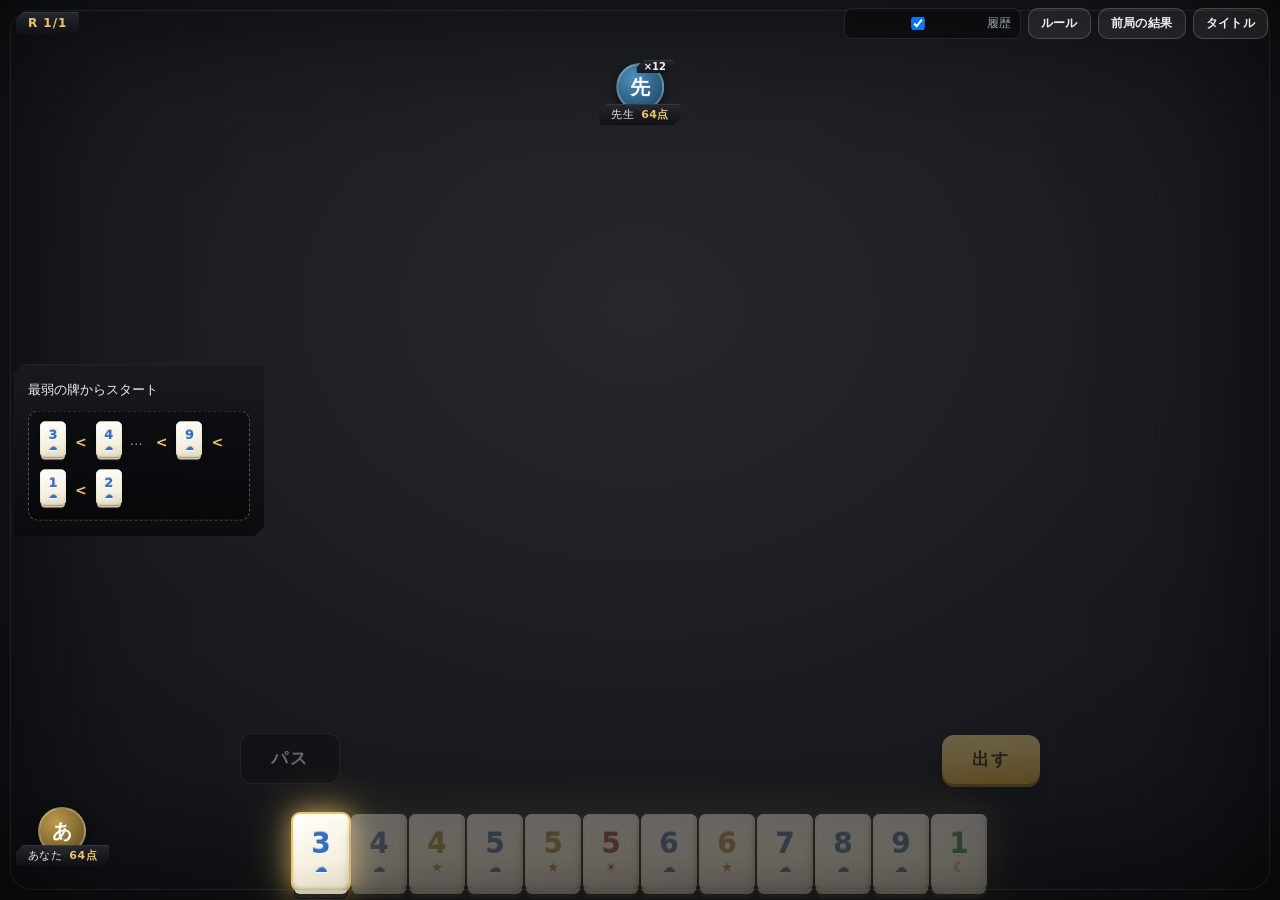
==== index.html @ 8fe2a84e "カードホバー滑らか化・設定ステッパーUI・チュートリアル左ヒント・募集席タップ招待 - カードは手元原点から拡大するだけに変更（カーソル下から逃げず、ちらつき解消）し中央寄りに配置 - 出す/パスをも" ====
<!DOCTYPE html>
<html lang="ja">
<head>
<meta charset="UTF-8">
<meta name="viewport" content="width=device-width, initial-scale=1.0, maximum-scale=1.0, user-scalable=no, viewport-fit=cover">
<title>レキシオ — オンライン対戦</title>
<link rel="stylesheet" href="style.css">
</head>
<body>
<div id="app">

  <!-- タイトル: 続きから or 対戦 -->
  <section id="screen-title" class="title-screen">
    <h1 class="logo"><span class="lx">Lex</span><span class="lx-i">i</span><span class="lx">o</span>
      <span class="neo">Neo</span></h1>
    <div class="title-actions">
      <button id="battle-btn" class="primary big">▶ 対戦する</button>
      <button id="resume-btn" class="primary alt big hidden">⏸ 続きから</button>
    </div>
    <div class="title-sub">
      <button id="tutorial-btn" class="ghost">📖 チュートリアル</button>
      <span class="join-group">
        <input id="join-code" type="text" placeholder="部屋コード" maxlength="6">
        <button id="join-room-btn" class="ghost">参加</button>
      </span>
    </div>
    <p class="hint" id="title-hint"></p>
    <details class="title-more">
      <summary>その他（ルール・診断・研究）</summary>
      <div class="title-footer">
        <button id="rules-btn-title" class="ghost small">ルール</button>
        <button id="diag-btn" class="ghost small">接続診断</button>
        <button id="export-btn" class="ghost small">牌譜をエクスポート</button>
        <label class="toggle"><input id="collect-toggle" type="checkbox" checked>
          対局データを研究用に送信</label>
      </div>
      <p class="hint" id="model-info"></p>
    </details>
  </section>

  <!-- 対戦設定 -->
  <section id="screen-setup" class="hidden">
    <div id="setup-stage">
      <h1 class="stage-title">対戦設定</h1>
      <div class="stepper-list">
        <div class="stepper-row">
          <span class="stepper-label">卓の人数</span>
          <button class="step-btn" data-k="size" data-d="-1">◀</button>
          <span class="step-value" id="val-size">3人</span>
          <button class="step-btn" data-k="size" data-d="1">▶</button>
        </div>
        <div class="stepper-row">
          <span class="stepper-label">AIの席数</span>
          <button class="step-btn" data-k="ai" data-d="-1">◀</button>
          <span class="step-value" id="val-ai">0人</span>
          <button class="step-btn" data-k="ai" data-d="1">▶</button>
        </div>
        <div class="stepper-row" id="row-rule">
          <span class="stepper-label">ルール</span>
          <button class="step-btn" data-k="rule" data-d="-1">◀</button>
          <span class="step-value" id="val-rule">クラシック</span>
          <button class="step-btn" data-k="rule" data-d="1">▶</button>
        </div>
        <div class="stepper-row">
          <span class="stepper-label">ラウンド数</span>
          <button class="step-btn" data-k="rounds" data-d="-1">◀</button>
          <span class="step-value" id="val-rounds">3回</span>
          <button class="step-btn" data-k="rounds" data-d="1">▶</button>
        </div>
        <div class="stepper-row" id="row-limit">
          <span class="stepper-label">思考時間</span>
          <button class="step-btn" data-k="limit" data-d="-1">◀</button>
          <span class="step-value" id="val-limit">なし</span>
          <button class="step-btn" data-k="limit" data-d="1">▶</button>
        </div>
        <div class="stepper-row hidden" id="row-games">
          <span class="stepper-label">連続対局数</span>
          <button class="step-btn" data-k="games" data-d="-1">◀</button>
          <span class="step-value" id="val-games">3局</span>
          <button class="step-btn" data-k="games" data-d="1">▶</button>
        </div>
      </div>
      <p id="seat-preview" class="seat-preview"></p>
      <p id="rule-note" class="hint"></p>
      <label id="precise-row" class="toggle hidden"><input id="precise-toggle" type="checkbox">
        精密思考（1手1秒・研究用）</label>
      <p class="hint" id="setup-hint"></p>
      <button id="setup-back-btn" class="stage-back">◀ BACK</button>
      <button id="setup-go-btn" class="stage-ok">OK ▶</button>
    </div>
  </section>

  <!-- ロビー -->
  <section id="screen-lobby" class="hidden">
    <div id="lobby-stage">
      <div class="lobby-code-badge">部屋コード <b id="room-code">-----</b>
        <button id="copy-code-btn" class="ghost small">コピー</button></div>
      <div id="lobby-seats" class="table3d"></div>
      <div class="lobby-center">
        <div class="lobby-invite">
          <input id="invite-link" type="text" readonly>
          <button id="copy-link-btn" class="ghost small">リンクをコピー</button>
          <button id="share-link-btn" class="ghost small hidden">共有</button>
        </div>
        <p class="hint" id="lobby-status"></p>
      </div>
      <div class="lobby-bottom">
        <label class="lobby-name">名前
          <input id="player-name" type="text" value="あなた" maxlength="20">
        </label>
        <button id="start-room-btn" class="primary">開始する</button>
        <button id="lobby-leave-btn" class="ghost">退出</button>
      </div>
    </div>
  </section>

  <!-- ゲーム（全画面ステージ） -->
  <section id="screen-game" class="hidden">
    <div id="game-stage">
      <div id="table3d" class="table3d"></div>
      <div id="center-info" class="center-info"></div>

      <div id="round-indicator" class="round-indicator"></div>
      <div id="tut-hint" class="tut-hint hidden"></div>
      <div class="top-menu">
        <label class="toggle spectate-only hidden"><input id="reveal-toggle" type="checkbox" checked>手札公開</label>
        <select id="speed-select" class="spectate-only hidden">
          <option value="0">即時</option>
          <option value="200" selected>高速</option>
          <option value="650">通常</option>
        </select>
        <label class="toggle"><input id="history-toggle" type="checkbox" checked>履歴</label>
        <button id="rules-btn-game" class="ghost small">ルール</button>
        <button id="prev-btn" class="ghost small">前局の結果</button>
        <button id="leave-btn" class="ghost small">タイトル</button>
      </div>

      <div id="net-banner" class="net-banner hidden"></div>

      <button id="pass-btn" class="ghost side-btn side-left hidden" disabled>パス</button>
      <div id="play-wrap" class="side-btn side-right hidden">
        <span id="turn-timer" class="turn-timer hidden"></span>
        <button id="play-btn" class="primary" disabled>出す</button>
      </div>
      <span id="action-msg" class="action-msg"></span>
      <div id="my-cards" class="my-cards"></div>
      <div id="card-ctx" class="card-ctx hidden"></div>
      <div id="my-info" class="my-info"></div>
      <div id="my-hand" class="my-hand"></div>

      <aside id="result-panel" class="result-panel hidden">
        <h2 id="result-title">結果</h2>
        <p id="result-round" class="result-round"></p>
        <table id="result-table"></table>
        <div class="result-actions">
          <button id="result-again" class="primary">次のラウンドへ</button>
          <button id="result-hide" class="ghost">盤面を確認</button>
          <button id="result-title-btn" class="ghost">タイトルへ</button>
        </div>
      </aside>
      <button id="result-chip" class="result-chip hidden">結果を表示</button>

      <div id="orientation-hint" class="orientation-hint">
        <div class="oh-box">📱↻<br>横画面にしてください</div>
      </div>
    </div>
  </section>

  <!-- リンク/コード参加（名前入力） -->
  <div id="join-overlay" class="overlay hidden">
    <div class="result-card join-card">
      <button id="join-cancel-btn" class="modal-x">✕</button>
      <h2>対局に参加</h2>
      <p class="lead">部屋 <b id="join-code-label" class="room-code small-code">-----</b> に参加します。</p>
      <div class="setup-row center">
        <label>あなたの名前
          <input id="join-name" type="text" value="あなた" maxlength="20">
        </label>
      </div>
      <div class="setup-row center">
        <button id="join-go-btn" class="primary">参加する</button>
      </div>
      <p class="hint" id="join-stage"></p>
      <p class="hint" id="join-hint"></p>
    </div>
  </div>

  <!-- 接続診断 -->
  <div id="diag-overlay" class="overlay hidden">
    <div class="result-card join-card">
      <button id="diag-close" class="modal-x">✕</button>
      <h2>接続診断</h2>
      <p class="lead">オンライン対戦に必要な3つの経路を確認します。</p>
      <div id="diag-body" class="diag-body">
        <div class="diag-row"><span id="diag-sig">…</span> 仲介サーバー（部屋の作成・発見）</div>
        <div class="diag-row"><span id="diag-stun">…</span> STUN（直接接続のためのアドレス取得）</div>
        <div class="diag-row"><span id="diag-turn">…</span> TURN（NAT越え失敗時の中継）</div>
      </div>
      <p class="hint" id="diag-advice"></p>
      <div class="setup-row center">
        <button id="diag-run" class="primary">再テスト</button>
      </div>
    </div>
  </div>

  <!-- ルール -->
  <div id="rules-overlay" class="overlay hidden">
    <div class="result-card rules-card">
      <button id="rules-close" class="modal-x">✕</button>
      <h2>レキシオのルール</h2>
      <div id="rules-body" class="rules-body"></div>
    </div>
  </div>

</div>
<script src="vendor/peerjs.min.js"></script>
<script type="module" src="js/main.js"></script>
</body>
</html>
---- style.css ----
:root{
  /* 黒基調 */
  --bg1:#0c0d10; --bg2:#060708;
  --felt1:#26282e; --felt2:#141519; --felt3:#08090b;
  --panel:rgba(14,15,19,.85); --panel2:rgba(24,26,32,.9);
  --line:rgba(255,255,255,.10); --line2:rgba(255,255,255,.18);
  --text:#eef0f4; --muted:#9aa3b0;
  --gold:#e9c46a; --gold2:#c99b2e;
  --accent:#57c7ff;
  /* スート色（牌の刻印色） */
  --cloud:#2f6fc4; --star:#c08a12; --moon:#1d8f56; --sun:#c93a28;
  /* 牌の素材（象牙） */
  --ivory1:#fffef8; --ivory2:#f5f0e0; --ivory3:#e0d8c0;
  --tile-side:#cfc6a8;
  --base1:#3a3d45; --base2:#22242a; --base3:#101216;  /* 牌の土台（黒） */
}
*{box-sizing:border-box}
html,body{height:100%}
body{
  margin:0;color:var(--text);
  font-family:"Hiragino Kaku Gothic ProN","Yu Gothic","Segoe UI",system-ui,sans-serif;
  background:
    radial-gradient(1100px 650px at 50% -8%, #16181d 0%, transparent 60%),
    linear-gradient(170deg,var(--bg1),var(--bg2));
  min-height:100vh;
}
#app{max-width:1080px;margin:0 auto;padding:18px}
.hidden{display:none !important}

h1{font-size:26px;margin:0 0 4px;letter-spacing:.04em;display:flex;align-items:center;gap:10px;flex-wrap:wrap}
h1 .sub{font-size:14px;color:var(--gold);font-weight:500}
.lead{color:var(--muted);line-height:1.7;font-size:14px}
.lead b{color:var(--text)}

/* ============ パネル / フォーム ============ */
.panel{
  background:linear-gradient(175deg,rgba(30,32,40,.94),rgba(12,13,17,.96));
  border:1px solid var(--line2);border-radius:16px;
  padding:26px 28px;box-shadow:0 14px 44px rgba(0,0,0,.6), inset 0 1px 0 rgba(255,255,255,.07);
}
.setup-row{display:flex;gap:14px;align-items:flex-end;flex-wrap:wrap;margin-top:16px}
.setup-row.center{justify-content:center}
label{display:flex;flex-direction:column;font-size:12px;color:var(--muted);gap:6px}
label.toggle{flex-direction:row;align-items:center;gap:6px;font-size:12px;cursor:pointer}
input,select{
  background:rgba(0,0,0,.4);border:1px solid var(--line2);color:var(--text);
  border-radius:9px;padding:10px 12px;font-size:15px;min-width:120px;outline:none;
}
input[type=number]{min-width:90px;width:100px}
input:focus,select:focus{border-color:var(--gold)}
.join-group{display:flex;gap:8px;align-items:center}
.join-group input{min-width:110px;width:130px;text-transform:uppercase;letter-spacing:.15em}
button{cursor:pointer;border:none;border-radius:10px;padding:11px 20px;font-size:14px;
  font-weight:700;transition:.15s;letter-spacing:.03em}
button:disabled{opacity:.38;cursor:not-allowed}
button.small{padding:6px 12px;font-size:12px}
.primary{
  background:linear-gradient(175deg,#f2d488,var(--gold) 45%,var(--gold2));
  color:#3a2a06;box-shadow:0 3px 0 #8a691c,0 6px 14px rgba(0,0,0,.45);
}
.primary.alt{
  background:linear-gradient(175deg,#8fd8b8,#3fae7e 45%,#2b7d59);
  color:#03261a;box-shadow:0 3px 0 #1c5942,0 6px 14px rgba(0,0,0,.45);
}
.primary:hover:not(:disabled){filter:brightness(1.08);transform:translateY(-1px)}
.primary:active:not(:disabled){transform:translateY(1px);box-shadow:0 1px 0 #8a691c}
.ghost{background:rgba(255,255,255,.07);color:var(--text);border:1px solid var(--line2)}
.ghost:hover:not(:disabled){background:rgba(255,255,255,.14)}
.hint{color:var(--muted);font-size:12px;margin-top:10px;min-height:16px}

/* ============ タイトル / 対戦設定 ============ */
.title-screen{
  max-width:520px;margin:10vh auto 0;text-align:center;
  display:flex;flex-direction:column;align-items:center;gap:8px;
}
.logo{font-size:64px;font-weight:900;letter-spacing:.02em;margin:0 0 18px;
  display:flex;align-items:baseline;justify-content:center;gap:2px}
.logo .lx{color:#fff}
.logo .lx-i{color:#e0413f;position:relative;margin:0 1px}
.logo .lx-i::before{
  content:"♛";position:absolute;top:-0.48em;left:50%;transform:translateX(-50%);
  font-size:0.32em;color:var(--gold);
}
.logo .neo{
  color:#3b82d8;font-style:italic;font-size:26px;font-weight:800;
  margin-left:6px;text-shadow:0 1px 0 #fff,0 -1px 0 #fff,1px 0 0 #fff,-1px 0 0 #fff,
    2px 2px 4px rgba(0,0,0,.6);
  transform:rotate(-6deg);
}
.title-actions{display:flex;gap:14px;margin:4px 0 6px;flex-wrap:wrap;justify-content:center}
button.big{padding:18px 38px;font-size:19px;border-radius:14px}
.title-sub{display:flex;gap:12px;align-items:center;flex-wrap:wrap;justify-content:center}
.title-more{margin-top:26px;width:100%;color:var(--muted)}
.title-more summary{cursor:pointer;font-size:12px;letter-spacing:.06em;
  color:var(--muted);list-style-position:inside}
.title-more[open] summary{margin-bottom:10px}
.title-footer{display:flex;gap:12px;align-items:center;flex-wrap:wrap;justify-content:center;
  padding-top:10px;border-top:1px solid var(--line)}

/* チュートリアルのルール切り出し表示 */
.tut-snippet{margin-top:8px;padding:6px 10px;background:rgba(0,0,0,.35);
  border:1px dashed rgba(233,196,106,.4);border-radius:10px}
.tut-snippet .rule-row{margin:2px 0}
.tut-snippet .tile.rtile{--w:26px;--h:36px}
.tut-snippet .tile.rtile .num{font-size:13px}
.net-banner{white-space:normal;flex-direction:column;max-width:min(92%,640px)}
.setup-block{margin-top:18px}
.setup-label{font-size:12px;color:var(--muted);margin-bottom:8px}
.choice-row{display:flex;gap:8px;flex-wrap:wrap}
button.choice{
  background:rgba(255,255,255,.06);border:1px solid var(--line2);color:var(--text);
  padding:10px 18px;border-radius:10px;min-width:52px;
}
button.choice.active{
  background:linear-gradient(175deg,#f2d488,var(--gold) 45%,var(--gold2));
  color:#3a2a06;border-color:var(--gold);
}
.seat-preview{font-size:13px;color:var(--gold);margin:10px 0 0;min-height:18px}

/* ---- 対戦設定: フルスクリーンステージ + ステッパー ---- */
#screen-setup{position:fixed;inset:0;z-index:10}
#setup-stage{
  position:absolute;inset:0;overflow:hidden;
  display:flex;flex-direction:column;align-items:center;
  padding:26px 20px 90px;
  background:
    radial-gradient(120% 130% at 50% 34%, var(--felt1) 0%, var(--felt2) 55%, var(--felt3) 100%);
  box-shadow:inset 0 0 160px rgba(0,0,0,.75);
}
#setup-stage::before{
  content:"";position:absolute;inset:10px;border-radius:22px;
  border:1px solid rgba(255,255,255,.07);pointer-events:none;
}
.stage-title{
  font-size:26px;font-weight:800;color:var(--gold);letter-spacing:.35em;
  margin:4px 0 22px;text-shadow:0 0 24px rgba(233,196,106,.35);
}
.stepper-list{display:flex;flex-direction:column;gap:14px;align-items:center}
.stepper-row{display:flex;align-items:center;gap:14px;transition:opacity .15s}
.stepper-row.disabled{opacity:.35;pointer-events:none}
.stepper-label{
  width:130px;text-align:right;font-size:15px;font-weight:700;
  color:rgba(255,255,255,.9);letter-spacing:.1em;
  text-shadow:0 2px 6px rgba(0,0,0,.6);
}
.step-btn{
  background:none;border:none;padding:6px 8px;color:var(--gold);
  font-size:22px;line-height:1;cursor:pointer;
  text-shadow:0 2px 8px rgba(0,0,0,.6);
  transition:transform .12s, filter .12s;
}
.step-btn:hover{transform:scale(1.25);filter:brightness(1.2)}
.step-btn:active{transform:scale(.95)}
.step-value{
  min-width:180px;text-align:center;padding:11px 0;
  background:linear-gradient(180deg,#faf8f0,#e9e4d4);
  color:#26221a;font-size:18px;font-weight:800;letter-spacing:.08em;
  clip-path:polygon(9px 0,100% 0,100% calc(100% - 9px),calc(100% - 9px) 100%,0 100%,0 9px);
  box-shadow:0 4px 14px rgba(0,0,0,.45);
}
#setup-stage .seat-preview{text-align:center;margin-top:18px}
#setup-stage .hint{text-align:center}
#precise-row{margin-top:8px;font-size:12px;color:var(--muted)}
.stage-back,.stage-ok{
  position:absolute;bottom:26px;border:none;
  font-size:19px;font-weight:800;letter-spacing:.14em;
  padding:15px 40px;transform:skewX(-8deg);
  clip-path:polygon(12px 0,100% 0,calc(100% - 12px) 100%,0 100%);
  transition:transform .12s, filter .12s;
}
.stage-back{left:28px;background:rgba(0,0,0,.55);color:rgba(255,255,255,.85);
  box-shadow:inset 0 0 0 1px rgba(255,255,255,.2)}
.stage-ok{right:28px;background:linear-gradient(180deg,var(--gold),#c99a3e);color:#2a1e06;
  box-shadow:0 6px 20px rgba(233,196,106,.35)}
.stage-back:hover,.stage-ok:hover{transform:skewX(-8deg) scale(1.06);filter:brightness(1.1)}
.invite-box{margin-top:14px;background:rgba(0,0,0,.3);border:1px solid var(--line);
  border-radius:12px;padding:12px 14px}
.invite-row{display:flex;gap:8px;flex-wrap:wrap;align-items:center}
.invite-row input{flex:1;min-width:220px;font-size:12px;color:var(--muted)}
.room-code.small-code{font-size:20px;padding:2px 10px}
.join-card{max-width:420px}
/* チュートリアル（視覚中心） */
.tut-big{font-size:18px;font-weight:700;color:var(--text);margin:14px 0;text-align:center;
  display:flex;align-items:center;justify-content:center;gap:8px;flex-wrap:wrap}
.tut-caption{font-size:12px;color:var(--muted);text-align:center;margin:6px 0 14px}
.tut-center{justify-content:center}
.tut-zero{font-size:16px;font-weight:800;color:#ff8a7d}
.tut-ok{font-size:14px;font-weight:700;color:#5cd08a}
.tut-btn{display:inline-block;background:rgba(0,0,0,.6);border:1px solid var(--line2);
  border-radius:10px;padding:6px 18px;font-size:14px;font-weight:700;letter-spacing:.1em}
.tut-btn.gold{background:linear-gradient(175deg,#f2d488,var(--gold) 45%,var(--gold2));
  color:#3a2a06;border:none}

.diag-body{display:flex;flex-direction:column;gap:10px;margin:14px 0;text-align:left}
.diag-row{font-size:14px;background:rgba(0,0,0,.3);border:1px solid var(--line);
  border-radius:10px;padding:10px 14px}
.diag-row span{margin-right:8px}
.tutorial-card{max-width:560px}
.collector-stat{background:rgba(0,0,0,.35);border:1px solid var(--line2);
  border-radius:12px;padding:14px 22px;text-align:center}
.cs-num{font-size:30px;font-weight:800;color:var(--gold)}
.cs-label{font-size:11px;color:var(--muted)}

/* ============ ロビー ============ */
#screen-lobby{position:fixed;inset:0;z-index:10}
#lobby-stage{
  position:absolute;inset:0;overflow:hidden;
  background:
    radial-gradient(120% 130% at 50% 34%, var(--felt1) 0%, var(--felt2) 55%, var(--felt3) 100%);
  box-shadow:inset 0 0 160px rgba(0,0,0,.75);
}
#lobby-stage::before{
  content:"";position:absolute;inset:10px;border-radius:22px;
  border:1px solid rgba(255,255,255,.07);pointer-events:none;
}
#lobby-stage .table3d{bottom:76px}
.lobby-code-badge{
  position:absolute;top:12px;left:50%;transform:translateX(-50%);z-index:20;
  display:flex;align-items:center;gap:10px;font-size:12px;color:var(--muted);
  background:linear-gradient(180deg,rgba(38,40,48,.95),rgba(16,17,21,.95));
  clip-path:polygon(7px 0,100% 0,100% calc(100% - 7px),calc(100% - 7px) 100%,0 100%,0 7px);
  padding:6px 14px;white-space:nowrap;
}
.lobby-code-badge b{font-size:22px;font-weight:800;letter-spacing:.25em;color:var(--gold)}
.lobby-center{
  position:absolute;left:50%;top:42%;transform:translate(-50%,-50%);z-index:15;
  display:flex;flex-direction:column;align-items:center;gap:8px;width:min(480px,86%);
}
.lobby-invite{display:flex;gap:8px;flex-wrap:wrap;justify-content:center;width:100%;
  background:rgba(0,0,0,.45);padding:10px 12px;border-radius:3px;
  clip-path:polygon(7px 0,100% 0,100% calc(100% - 7px),calc(100% - 7px) 100%,0 100%,0 7px)}
.lobby-invite input{flex:1;min-width:180px;font-size:11px;color:var(--muted)}
.lobby-bottom{
  position:absolute;bottom:14px;left:50%;transform:translateX(-50%);z-index:20;
  display:flex;gap:10px;align-items:center;flex-wrap:wrap;justify-content:center;
}
.lobby-name{display:flex;align-items:center;gap:8px;font-size:12px;color:var(--muted)}
.lobby-name input{width:130px}
.seat.invitable{cursor:pointer}
.seat.invitable:hover .avatar{border-color:var(--gold);
  box-shadow:0 0 0 2px rgba(233,196,106,.45),0 0 24px rgba(233,196,106,.45)}
.avatar.open-seat{
  background:rgba(0,0,0,.3);border:2px dashed rgba(255,255,255,.35);
  color:rgba(255,255,255,.6);font-size:24px;box-shadow:none;
}

/* ============ ゲーム: 全画面ステージ ============ */
#screen-game{position:fixed;inset:0;z-index:10}
#game-stage{
  position:absolute;inset:0;overflow:hidden;
  background:
    radial-gradient(120% 130% at 50% 34%, var(--felt1) 0%, var(--felt2) 55%, var(--felt3) 100%);
  box-shadow:inset 0 0 160px rgba(0,0,0,.75);
}
#game-stage::before{ /* 卓の縁 */
  content:"";position:absolute;inset:10px;border-radius:22px;
  border:1px solid rgba(255,255,255,.07);pointer-events:none;
}

/* 卓（席が置かれる領域: 手牌の上まで） */
.table3d{position:absolute;left:0;right:0;top:0;bottom:112px}
.seat.pos-b{z-index:16}

/* ---- 席（ポーカー式着席・端から内側に余白） ---- */
.seat{position:absolute;display:flex;align-items:center;gap:10px;max-width:44%}
.pos-b {bottom:6px;left:50%;transform:translateX(-50%);flex-direction:column-reverse;gap:6px}
.pos-t {top:8%;  left:50%;transform:translateX(-50%);flex-direction:column;gap:6px}
.pos-l {left:7%; top:42%; transform:translateY(-50%);flex-direction:row}
.pos-r {right:7%;top:42%; transform:translateY(-50%);flex-direction:row-reverse}
.pos-tl{top:9%;left:14%;flex-direction:row}
.pos-tr{top:9%;right:14%;flex-direction:row-reverse}
.pos-l,.pos-r,.pos-tl,.pos-tr{max-width:40%}

.seat-info{display:flex;flex-direction:column;align-items:center;gap:3px;flex:none}
.avatar{
  position:relative;width:48px;height:48px;border-radius:50%;
  display:flex;align-items:center;justify-content:center;
  font-weight:800;font-size:20px;color:#fff;
  background:radial-gradient(circle at 35% 30%,
    hsl(var(--hue),46%,52%), hsl(var(--hue),50%,30%) 75%);
  border:2px solid rgba(255,255,255,.25);
  box-shadow:0 4px 12px rgba(0,0,0,.6);
  transition:.25s;
}
.count-badge{
  position:absolute;right:-11px;top:-5px;
  font-size:10px;font-weight:800;color:var(--text);
  padding:1px 7px;
}
/* 鋭角バッジ（ピル型を廃止した共通スタイル） */
.id-badge,.round-indicator,.pass-chip,.count-badge{
  border:none;border-radius:2px;
  background:linear-gradient(180deg,rgba(38,40,48,.95),rgba(16,17,21,.95));
  clip-path:polygon(7px 0,100% 0,100% calc(100% - 7px),calc(100% - 7px) 100%,0 100%,0 7px);
  box-shadow:inset 0 1px 0 rgba(255,255,255,.08);
}
/* 名前+点数の一体バッジ（アバターに少し重ねる） */
.id-badge{
  font-size:11px;color:rgba(255,255,255,.88);letter-spacing:.04em;
  padding:3px 12px;white-space:nowrap;
  display:flex;align-items:center;gap:7px;
  margin-top:-10px;position:relative;z-index:2;
  max-width:150px;overflow:hidden;text-overflow:ellipsis;
}
.id-badge b{color:var(--gold);font-size:11px}
.id-badge i{font-style:normal;font-size:10px;color:var(--muted)}
.kind-dot{width:7px;height:7px;border-radius:50%;display:inline-block}
.kind-dot.ai{background:var(--accent)}
.kind-dot.human{background:var(--gold)}
.seat.turn .avatar{
  border-color:var(--gold);
  box-shadow:0 0 0 2px rgba(233,196,106,.5),0 0 26px rgba(233,196,106,.5);
}
.seat.finished{opacity:.55}

.seat-zone{display:flex;flex-direction:column;align-items:center;gap:6px}
.pos-b .seat-zone{flex-direction:column-reverse}
.seat-meld{display:flex;gap:6px;min-height:56px;align-items:center;justify-content:center}
.seat-hand{display:flex;gap:1px;flex-wrap:wrap;justify-content:center;max-width:300px;
  padding:2px 4px;background:rgba(0,0,0,.35);border-radius:6px}
.top-menu select{padding:4px 8px;font-size:12px;min-width:0;border-radius:8px}
.seat-hist{display:flex;gap:4px;flex-wrap:wrap;justify-content:center;
  opacity:.65;max-width:150px;margin-top:2px}
.hist-meld{display:flex;gap:1px}

/* パス表示チップ */
.pass-chip{
  font-size:11px;font-weight:700;color:rgba(255,255,255,.88);
  padding:4px 13px;letter-spacing:.15em;
}

/* ---- 中央: 最新の手（牌のみ・枠なし） ---- */
.center-info{
  position:absolute;left:50%;top:42%;transform:translate(-50%,-50%);
  pointer-events:none;
}
.ci-meld{display:flex;gap:6px;justify-content:center;padding-bottom:8px}
.ci-meld .tile.flat{--w:50px;--h:68px}
.ci-meld .tile.flat .num{font-size:25px}

/* ---- 上部メニュー / バナー ---- */
.round-indicator{
  position:absolute;top:12px;left:16px;z-index:20;
  font-size:12px;font-weight:700;color:var(--gold);letter-spacing:.08em;
  padding:4px 12px;
}
.round-indicator:empty{display:none}
.top-menu{
  position:absolute;top:8px;right:12px;z-index:20;
  display:flex;align-items:center;gap:7px;flex-wrap:wrap;justify-content:flex-end;
}
.top-menu .toggle{background:rgba(0,0,0,.4);padding:5px 9px;border-radius:8px;
  border:1px solid var(--line)}
.net-banner{
  position:absolute;top:46px;left:50%;transform:translateX(-50%);z-index:25;
  background:rgba(8,9,11,.9);border:1px solid var(--gold2);border-radius:22px;
  padding:9px 18px;font-size:13px;display:flex;align-items:center;gap:10px;
  box-shadow:0 8px 24px rgba(0,0,0,.6);white-space:nowrap;max-width:92%;
}
.net-banner b{color:var(--gold)}

/* ---- ターン表示 / アクション ---- */
.turn-indicator{
  position:absolute;bottom:186px;right:16px;text-align:right;
  font-size:14px;min-height:20px;pointer-events:none;z-index:15;
}
.turn-indicator.you{color:var(--gold);font-weight:700;
  text-shadow:0 0 14px rgba(233,196,106,.55);animation:pulse 1.6s ease-in-out infinite}
@keyframes pulse{0%,100%{opacity:1}50%{opacity:.65}}

/* アクションボタン: 手牌の両端あたり（パス=左 / 出す=右）中型 */
.side-btn{position:absolute;bottom:116px;z-index:20;display:flex;align-items:center;gap:12px}
.side-left{left:max(2%, calc(50% - 400px))}
.side-right{right:max(2%, calc(50% - 400px))}
.side-btn .primary,button.side-btn.ghost,.side-btn .ghost{
  padding:13px 30px;font-size:17px;border-radius:12px;letter-spacing:.12em}
button.side-btn.ghost{background:rgba(0,0,0,.6)}
.turn-timer{
  font-size:32px;font-weight:800;color:var(--gold);
  text-shadow:0 0 12px rgba(233,196,106,.6);min-width:44px;text-align:right;
}
.turn-timer.urgent{color:#ff6b5e;text-shadow:0 0 14px rgba(255,107,94,.7);
  animation:pulse 1s ease-in-out infinite}
.action-msg{position:absolute;bottom:116px;left:50%;transform:translateX(-50%);
  z-index:20;font-size:12px;color:#ff9a8f;background:rgba(0,0,0,.6);
  padding:6px 12px;border-radius:8px;max-width:340px;text-align:center}
.action-msg:empty{display:none}

/* 手番は手牌のグローで伝える */
.my-hand.your-turn{
  filter:drop-shadow(0 -4px 22px rgba(233,196,106,.4));
}

/* 自分のアバター+名前点数バッジ（左下） */
.my-info{
  position:absolute;left:16px;bottom:34px;z-index:15;
  display:flex;flex-direction:column;align-items:center;
}
.my-info:empty{display:none}

/* ---- 手牌（画面最下端・雀魂風） ---- */
.my-hand{
  position:absolute;bottom:0;left:0;right:0;
  display:flex;gap:2px;align-items:flex-end;justify-content:center;
  padding:14px 10px 10px;flex-wrap:wrap;z-index:14;
}
.my-hand .tile{cursor:pointer;transition:transform .12s ease,filter .12s}
.my-hand .tile:hover{transform:translateY(-8px);filter:brightness(1.05)}
.my-hand .tile.selected{
  transform:translateY(-16px);
  box-shadow:
    inset 0 2px 2px rgba(255,255,255,.95),
    inset 0 -2px 3px rgba(150,138,105,.45),
    0 5px 0 -1px var(--tile-side),
    0 9px 0 -1px var(--gold2),
    0 10px 0 -1px #8a691c,
    0 0 0 2px var(--gold),
    0 0 22px rgba(233,196,106,.6),
    0 18px 14px rgba(0,0,0,.5);
}

/* ============ 牌（象牙・立体） ============ */
.tile{
  --w:56px; --h:76px;
  width:var(--w);height:var(--h);border-radius:7px;position:relative;
  display:flex;flex-direction:column;align-items:center;justify-content:center;gap:1px;
  user-select:none;flex:none;
  background:linear-gradient(168deg,var(--ivory1) 0%,var(--ivory2) 62%,var(--ivory3) 100%);
  box-shadow:
    inset 0 2px 2px rgba(255,255,255,.95),
    inset 0 -2px 3px rgba(150,138,105,.45),
    inset 2px 0 2px rgba(255,255,255,.4),
    inset -2px 0 3px rgba(150,138,105,.25),
    0 5px 0 -1px var(--tile-side),
    0 9px 0 -1px var(--base2),
    0 10px 0 -1px var(--base3),
    0 14px 12px rgba(0,0,0,.55);
}
.tile::after{
  content:"";position:absolute;inset:0;border-radius:7px;pointer-events:none;
  background:linear-gradient(115deg,rgba(255,255,255,.55) 0%,transparent 32%);
}
.tile .num{font-size:28px;line-height:1;font-weight:800;
  text-shadow:0 1px 0 rgba(255,255,255,.85), 0 -1px 1px rgba(0,0,0,.28)}
.tile .gly{font-size:13px;line-height:1;margin-top:2px;
  text-shadow:0 1px 0 rgba(255,255,255,.8), 0 -1px 1px rgba(0,0,0,.22)}
.tile.cloud .num,.tile.cloud .gly{color:var(--cloud)}
.tile.star  .num,.tile.star  .gly{color:var(--star)}
.tile.moon  .num,.tile.moon  .gly{color:var(--moon)}
.tile.sun   .num,.tile.sun   .gly{color:var(--sun)}

/* 卓上の牌 */
.tile.flat{
  --w:42px;--h:58px;
  box-shadow:
    inset 0 2px 2px rgba(255,255,255,.95),
    inset 0 -2px 3px rgba(150,138,105,.45),
    0 4px 0 -1px var(--tile-side),
    0 7px 0 -1px var(--base2),
    0 8px 0 -1px var(--base3),
    0 11px 10px rgba(0,0,0,.5);
}
.tile.flat .num{font-size:20px}
.seat-meld.live .tile{ /* 場を支配中のメルド（中央に大きく出るため控えめに） */
  box-shadow:
    inset 0 2px 2px rgba(255,255,255,.95),
    inset 0 -2px 3px rgba(150,138,105,.45),
    0 4px 0 -1px var(--tile-side),
    0 7px 0 -1px var(--base2),
    0 8px 0 -1px var(--base3),
    0 0 0 1px rgba(233,196,106,.4),
    0 11px 10px rgba(0,0,0,.5);
}
.ci-meld .tile{ /* 中央の現在の役は金グローで強調 */
  box-shadow:
    inset 0 2px 2px rgba(255,255,255,.95),
    inset 0 -2px 3px rgba(150,138,105,.45),
    0 4px 0 -1px var(--tile-side),
    0 7px 0 -1px var(--base2),
    0 8px 0 -1px var(--base3),
    0 0 0 2px var(--gold),
    0 0 24px rgba(233,196,106,.55),
    0 11px 10px rgba(0,0,0,.5);
}
.tile.mini{--w:26px;--h:36px;border-radius:4px}
.tile.mini .num{font-size:13px !important}
.tile.mini .gly{font-size:8px;margin-top:1px}
.tile.mini.flat{
  box-shadow:
    inset 0 1px 1px rgba(255,255,255,.9),
    inset 0 -1px 2px rgba(150,138,105,.4),
    0 3px 0 -1px var(--tile-side),
    0 5px 0 -1px var(--base3),
    0 7px 6px rgba(0,0,0,.45);
}

/* 極小履歴牌（アバターの下） */
.tile.tiny{--w:17px;--h:24px;border-radius:3px;
  box-shadow:
    inset 0 1px 1px rgba(255,255,255,.85),
    0 2px 0 -1px var(--tile-side),
    0 3px 3px rgba(0,0,0,.4);
}
.tile.tiny .num{font-size:9px !important;font-weight:800;text-shadow:none}
.tile.tiny .gly{display:none}
.tile.tiny::after{display:none}

/* チュートリアルの誘導 */
.tile.hint-glow{
  box-shadow:
    inset 0 2px 2px rgba(255,255,255,.95),
    inset 0 -2px 3px rgba(150,138,105,.45),
    0 5px 0 -1px var(--tile-side),
    0 9px 0 -1px var(--base2),
    0 10px 0 -1px var(--base3),
    0 0 0 2px var(--gold),
    0 0 24px rgba(233,196,106,.75),
    0 14px 12px rgba(0,0,0,.55) !important;
  animation:pulse 1.4s ease-in-out infinite;
}
button.hint-glow{
  box-shadow:0 0 0 2px var(--gold),0 0 24px rgba(233,196,106,.7);
  animation:pulse 1.4s ease-in-out infinite;
}
.tile.dimmed{opacity:.3;pointer-events:none;filter:grayscale(.4)}

/* モーダルの✗閉じるボタン */
.modal-x{
  position:absolute;top:10px;right:12px;z-index:5;
  background:rgba(255,255,255,.08);border:1px solid var(--line2);color:var(--text);
  width:36px;height:36px;border-radius:50%;padding:0;font-size:16px;line-height:1;
}
.modal-x:hover{background:rgba(255,255,255,.16)}
.result-card{position:relative}

/* Neo: スペシャルカードを扇状に持つ（手牌の右側） */
.my-cards{
  position:absolute;right:96px;bottom:6px;z-index:22;
  display:flex;align-items:flex-end;padding-left:34px;
}
.ncard{
  position:relative;width:84px;height:120px;padding:0;border:none;
  border-radius:8px;background:#f4f1e8;margin-left:-34px;
  box-shadow:0 0 0 3px #fff, 0 6px 16px rgba(0,0,0,.6);
  display:flex;flex-direction:column;overflow:hidden;cursor:pointer;
  transform-origin:50% 130%;
  transition:transform .22s cubic-bezier(.2,.8,.3,1), box-shadow .22s;
}
.ncard:nth-child(1){transform:rotate(-9deg)}
.ncard:nth-child(2){transform:rotate(0deg) translateY(-4px)}
.ncard:nth-child(3){transform:rotate(9deg)}
/* 原点(手元)から拡大するだけ → カーソル下から逃げず、ちらつかない */
.ncard:hover{
  transform:rotate(0deg) scale(1.5);z-index:60;
  box-shadow:0 0 0 3px #fff, 0 18px 44px rgba(0,0,0,.75);
}
.ncard.armed{box-shadow:0 0 0 3px var(--gold), 0 0 22px rgba(233,196,106,.75),
  0 6px 16px rgba(0,0,0,.6);z-index:55}
.ncard.armed:not(:hover){transform:rotate(0deg) translateY(-12px)}
.ncard.used{opacity:.35;filter:grayscale(.5)}
.ncard-art{
  height:42px;flex:none;display:flex;align-items:center;justify-content:center;
  font-size:28px;text-shadow:0 2px 6px rgba(0,0,0,.5);
}
.ncard-title{
  background:#fff;padding:3px 5px 1px;line-height:1.1;
  display:flex;flex-direction:column;text-align:left;
}
.ncard-title b{font-size:8px;color:#222;letter-spacing:0}
.ncard-title i{font-size:7.5px;color:#666;font-style:normal}
.ncard-desc{
  flex:1;background:#fff;color:#555;font-size:6px;line-height:1.4;
  padding:2px 5px 4px;text-align:left;overflow:hidden;
}
/* カードのイラスト面（実物の雰囲気を簡易再現） */
.art-joker_cloud .ncard-art{background:linear-gradient(180deg,#7fc4e8,#3a7fb8 60%,#1d4e7a)}
.art-joker_star .ncard-art{background:linear-gradient(180deg,#0b1030,#1a2350 55%,#3a3f7a)}
.art-joker_moon .ncard-art{background:linear-gradient(180deg,#0c1f16,#1d3a2a 55%,#2c5a40)}
.art-joker_sun .ncard-art{background:linear-gradient(180deg,#f6d76a,#e88a3a 55%,#b8502a)}
.art-new_beginning .ncard-art{background:linear-gradient(180deg,#3a2c20,#241a12 60%,#120d08)}
.art-lost_right .ncard-art{background:linear-gradient(180deg,#7a8494,#4a525e 60%,#262c34)}
.art-unwanted_gift .ncard-art{background:linear-gradient(180deg,#4a3418,#7a5a1e 55%,#3a2810)}
.art-winner_takes .ncard-art{background:linear-gradient(180deg,#4a2e14,#8a5a20 55%,#c9962e)}
.art-helping_hand .ncard-art{background:linear-gradient(180deg,#1d4a44,#2c6a5e 55%,#4a9a86)}
.card-ctx{
  position:absolute;right:130px;bottom:96px;z-index:21;
  display:flex;gap:6px;align-items:center;flex-wrap:wrap;max-width:460px;
  background:rgba(0,0,0,.7);padding:8px 12px;border-radius:3px;
  font-size:12px;color:var(--muted);justify-content:flex-end;
  clip-path:polygon(7px 0,100% 0,100% calc(100% - 7px),calc(100% - 7px) 100%,0 100%,0 7px);
}
.card-ctx .active-choice{background:var(--gold);color:#3a2a06;border-color:var(--gold)}
.seat-info.targetable{cursor:pointer}
.seat-info.targetable .avatar{
  border-color:var(--gold);
  box-shadow:0 0 0 3px rgba(233,196,106,.55),0 0 30px rgba(233,196,106,.6);
  animation:pulse 1.2s ease-in-out infinite;
}
.tile.gift-mark::before{
  content:"🎁";position:absolute;top:-11px;right:-4px;z-index:2;font-size:12px;
}
.tile.joker{outline:2px dashed var(--gold);outline-offset:-2px}
.tile.joker::after{content:"";position:absolute;inset:0;border-radius:7px;pointer-events:none;
  background:linear-gradient(115deg,rgba(233,196,106,.35) 0%,transparent 40%)}

/* チュートリアルヒント（左サイド・盤面を隠さない） */
.tut-hint{
  position:absolute;left:14px;top:50%;transform:translateY(-50%);z-index:24;
  width:250px;max-width:30%;max-height:70%;overflow-y:auto;
  background:linear-gradient(180deg,rgba(24,26,32,.96),rgba(10,11,14,.96));
  clip-path:polygon(10px 0,100% 0,100% calc(100% - 10px),calc(100% - 10px) 100%,0 100%,0 10px);
  padding:16px 14px;font-size:13px;line-height:1.6;
  box-shadow:0 10px 30px rgba(0,0,0,.6), inset 0 1px 0 rgba(255,255,255,.08);
}
.tut-hint b{color:var(--gold)}
.tut-hint .tut-snippet{margin-top:10px}

/* ルールの ✓✗ マーク */
.mark-ok{color:#5cd08a;font-weight:800;font-size:18px;margin-right:6px}
.mark-ng{color:#ff6b5e;font-weight:800;font-size:18px;margin-right:6px}

/* ---- ログドロワー ---- */
.drawer{
  position:absolute;top:0;right:0;bottom:0;width:340px;max-width:88%;z-index:30;
  background:rgba(8,9,11,.94);border-left:1px solid var(--line2);
  display:flex;flex-direction:column;
  box-shadow:-12px 0 34px rgba(0,0,0,.6);
}
.drawer-head{display:flex;justify-content:space-between;align-items:center;
  padding:12px 14px;font-size:12px;color:var(--muted);letter-spacing:.08em;
  border-bottom:1px solid var(--line)}
.log{flex:1;overflow-y:auto;font-size:12px;display:flex;
  flex-direction:column;gap:5px;padding:12px}
.log .row{padding:6px 10px;border-radius:8px;background:rgba(255,255,255,.05);line-height:1.5}
.log .row.play{border-left:3px solid var(--accent)}
.log .row.pass{border-left:3px solid #565f6d}
.log .row.finish{border-left:3px solid var(--gold);color:var(--gold)}
.log .row .th{color:var(--muted);font-size:11px;margin-top:3px}
.log .row .th b{color:var(--accent)}

/* ---- 結果: 盤面を隠さないサイドパネル ---- */
.result-panel{
  position:absolute;top:52px;right:12px;z-index:28;
  width:340px;max-width:92%;max-height:calc(100% - 200px);overflow-y:auto;
  background:linear-gradient(175deg,rgba(22,24,30,.94),rgba(9,10,13,.96));
  border:1px solid var(--gold2);border-radius:14px;
  padding:18px 20px;
  box-shadow:0 18px 50px rgba(0,0,0,.65), inset 0 1px 0 rgba(255,255,255,.08);
}
.result-panel h2{margin:0 0 6px;color:var(--gold);letter-spacing:.05em;font-size:19px}
.result-round{font-size:11px;color:var(--muted);margin:0 0 10px}
#result-table{width:100%;border-collapse:collapse;margin-bottom:12px}
#result-table th,#result-table td{padding:7px 6px;border-bottom:1px solid var(--line);
  font-size:13px;text-align:right}
#result-table th{color:var(--muted);font-weight:600}
#result-table th:first-child,#result-table td:first-child{text-align:left}
#result-table tr.win td{color:var(--gold);font-weight:700}
.pos{color:#5cd08a}.neg{color:#ff8a7d}
.result-actions{display:flex;gap:8px;flex-wrap:wrap}
.result-actions button{padding:9px 14px;font-size:13px}
.result-chip{
  position:absolute;top:52px;right:12px;z-index:28;
  background:rgba(8,9,11,.9);border:1px solid var(--gold2);color:var(--gold);
  border-radius:20px;padding:8px 16px;font-size:13px;
  box-shadow:0 6px 18px rgba(0,0,0,.5);
}

/* ---- 縦持ち案内（モバイル） ---- */
.orientation-hint{display:none}
@media (orientation:portrait) and (max-width:600px){
  .orientation-hint{
    display:flex;position:absolute;inset:0;z-index:60;
    background:rgba(4,5,7,.94);align-items:center;justify-content:center;
  }
  .oh-box{font-size:20px;font-weight:700;text-align:center;line-height:2;color:var(--gold)}
}

/* ============ オーバーレイ（ルール） ============ */
.overlay{position:fixed;inset:0;background:rgba(3,4,6,.85);display:flex;
  align-items:center;justify-content:center;z-index:80;backdrop-filter:blur(3px)}
.result-card{
  background:linear-gradient(175deg,#1e2028,#0d0e12);
  border:1px solid var(--gold2);border-radius:18px;
  padding:26px 30px;max-width:640px;width:92%;text-align:center;
  box-shadow:0 24px 70px rgba(0,0,0,.7), inset 0 1px 0 rgba(255,255,255,.1);
}
.result-card h2{margin:0 0 14px;color:var(--gold);letter-spacing:.05em}

/* ルールモーダル */
.rules-card{max-width:640px;text-align:left;max-height:86vh;overflow-y:auto}
.rules-card h2{text-align:center}
.rules-body h3{font-size:14px;color:var(--gold);margin:18px 0 8px;letter-spacing:.06em}
.rules-body p{font-size:12px;color:var(--muted);line-height:1.7;margin:2px 0 6px}
.rules-body p b{color:var(--text)}
.tile.rtile{
  --w:32px;--h:44px;border-radius:5px;
  display:inline-flex;margin:2px 1px 6px;vertical-align:middle;
  box-shadow:
    inset 0 1px 1px rgba(255,255,255,.9),
    inset 0 -1px 2px rgba(150,138,105,.4),
    0 3px 0 -1px var(--tile-side),
    0 5px 0 -1px var(--base3),
    0 6px 5px rgba(0,0,0,.4);
}
.tile.rtile .num{font-size:16px}
.tile.rtile .gly{font-size:9px;margin-top:1px}
.rule-row{display:flex;align-items:center;gap:4px;flex-wrap:wrap;margin:4px 0 10px}
.rule-label{min-width:150px;font-size:12px;color:var(--text);font-weight:600}
.rule-sep{color:var(--gold);font-weight:800;margin:0 4px;font-size:14px}
.rule-ellipsis{color:var(--muted);letter-spacing:.15em;margin:0 3px}
.rule-note{font-size:11px;color:var(--muted);margin-left:8px}

/* ============ スマホ横画面（低い画面高） ============ */
@media (max-height:520px){
  .tile{--w:44px;--h:60px}
  .tile .num{font-size:21px}
  .tile.flat{--w:34px;--h:46px}
  .tile.flat .num{font-size:16px}
  .tile.mini{--w:20px;--h:28px}
  .tile.mini .num{font-size:10px !important}
  .avatar{width:36px;height:36px;font-size:15px}
  .id-badge{font-size:10px;padding:2px 9px;margin-top:-8px;max-width:120px}
  .table3d{bottom:88px}
  .side-btn{bottom:94px}
  .side-btn .primary{padding:10px 22px;font-size:14px}
  button.side-btn.ghost{padding:9px 16px;font-size:13px}
  .turn-timer{font-size:24px;min-width:32px}
  .action-msg{bottom:94px}
  .my-info{bottom:26px;left:8px}
  .my-cards{bottom:4px;right:64px}
  .tut-hint{width:200px;font-size:11px;padding:10px 10px}
  .stepper-list{gap:8px}
  .step-value{min-width:140px;padding:8px 0;font-size:15px}
  .stage-title{margin:0 0 10px;font-size:20px}
  .stage-back,.stage-ok{bottom:14px;padding:10px 26px;font-size:15px}
  .ncard{width:66px;height:96px;margin-left:-28px}
  .ncard:hover{transform:rotate(0deg) translateY(-58px) scale(1.5)}
  .ci-meld .tile.flat{--w:38px;--h:52px}
  .ci-meld .tile.flat .num{font-size:17px}
  .center-info{padding:10px 12px}
  .my-hand{padding:8px 6px 6px}
  .seat-meld{min-height:40px}
  .pos-t{top:34px}
  .pos-tl{top:40px}.pos-tr{top:40px}
  .center-info{padding:6px 12px;top:42%}
  .ci-situation b{font-size:12px}
  .top-menu{gap:5px}
  .top-menu button{padding:4px 8px;font-size:11px}
  .top-menu .toggle{padding:3px 7px;font-size:10px}
  .round-indicator{font-size:10px}
  .net-banner{top:36px;font-size:11px;padding:6px 12px}
  .drawer{width:300px}
  .result-panel{top:40px;max-height:calc(100% - 150px);padding:12px 14px}
}
@media (max-width:900px){
  .tile{--w:46px;--h:62px}
  .tile .num{font-size:22px}
  .tile.flat{--w:36px;--h:49px}
  .tile.flat .num{font-size:16px}
  .tile.mini{--w:21px;--h:29px}
  .tile.mini .num{font-size:10px !important}
}
@media (max-width:640px){
  .seat-hist{max-width:150px}
  .pos-l .seat-hist,.pos-r .seat-hist{max-width:90px}
}
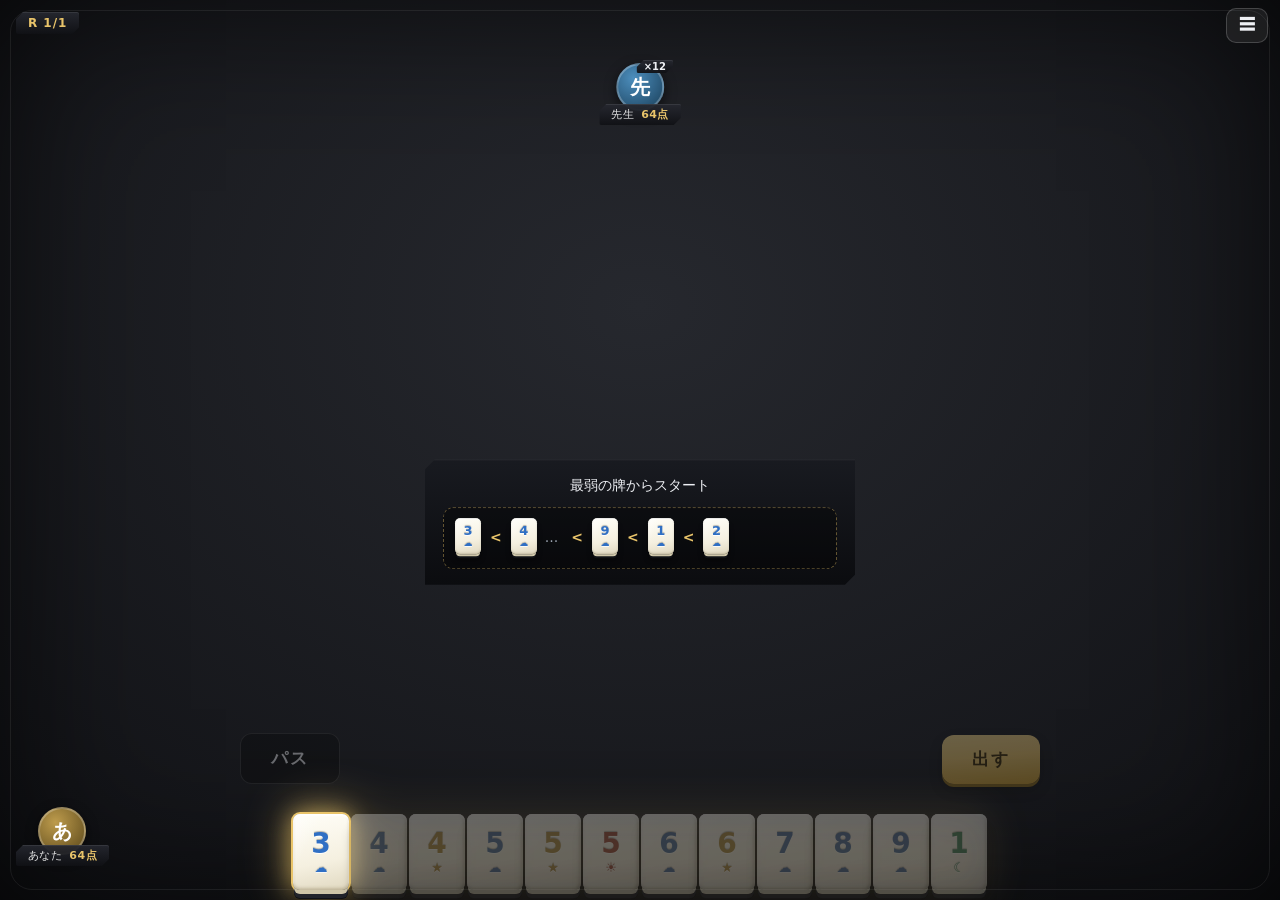
==== commit 3fc73c5a: "ジョーカー数字の自動判定・ギフト操作簡略化・☰メニュー・中央遅延ヒント・ロビー四隅ボタン - ジョーカーは出す牌から代用数字を自動判定（候補が複数の時だけ選択肢を表示） - 不要なギフト: カード→贈" ====
--- a/index.html
+++ b/index.html
@@ -108,9 +108,9 @@
         <label class="lobby-name">名前
           <input id="player-name" type="text" value="あなた" maxlength="20">
         </label>
-        <button id="start-room-btn" class="primary">開始する</button>
-        <button id="lobby-leave-btn" class="ghost">退出</button>
-      </div>
+      </div>
+      <button id="lobby-leave-btn" class="stage-back">◀ 退出</button>
+      <button id="start-room-btn" class="stage-ok">開始する ▶</button>
     </div>
   </section>
 
@@ -123,16 +123,19 @@
       <div id="round-indicator" class="round-indicator"></div>
       <div id="tut-hint" class="tut-hint hidden"></div>
       <div class="top-menu">
-        <label class="toggle spectate-only hidden"><input id="reveal-toggle" type="checkbox" checked>手札公開</label>
-        <select id="speed-select" class="spectate-only hidden">
-          <option value="0">即時</option>
-          <option value="200" selected>高速</option>
-          <option value="650">通常</option>
-        </select>
-        <label class="toggle"><input id="history-toggle" type="checkbox" checked>履歴</label>
-        <button id="rules-btn-game" class="ghost small">ルール</button>
-        <button id="prev-btn" class="ghost small">前局の結果</button>
-        <button id="leave-btn" class="ghost small">タイトル</button>
+        <button id="menu-btn" class="ghost small">☰</button>
+        <div id="menu-panel" class="menu-panel hidden">
+          <label class="toggle spectate-only hidden"><input id="reveal-toggle" type="checkbox" checked>手札公開</label>
+          <select id="speed-select" class="spectate-only hidden">
+            <option value="0">即時</option>
+            <option value="200" selected>高速</option>
+            <option value="650">通常</option>
+          </select>
+          <label class="toggle"><input id="history-toggle" type="checkbox" checked>履歴</label>
+          <button id="rules-btn-game" class="ghost small">ルール</button>
+          <button id="prev-btn" class="ghost small">前局の結果</button>
+          <button id="leave-btn" class="ghost small">タイトルへ</button>
+        </div>
       </div>
 
       <div id="net-banner" class="net-banner hidden"></div>
--- a/style.css
+++ b/style.css
@@ -345,11 +345,17 @@
   padding:4px 12px;
 }
 .round-indicator:empty{display:none}
-.top-menu{
-  position:absolute;top:8px;right:12px;z-index:20;
-  display:flex;align-items:center;gap:7px;flex-wrap:wrap;justify-content:flex-end;
-}
-.top-menu .toggle{background:rgba(0,0,0,.4);padding:5px 9px;border-radius:8px;
+.top-menu{position:absolute;top:8px;right:12px;z-index:30}
+#menu-btn{font-size:16px;padding:6px 12px}
+.menu-panel{
+  position:absolute;top:40px;right:0;min-width:170px;
+  display:flex;flex-direction:column;gap:8px;align-items:stretch;
+  background:linear-gradient(180deg,rgba(24,26,32,.97),rgba(10,11,14,.97));
+  clip-path:polygon(8px 0,100% 0,100% calc(100% - 8px),calc(100% - 8px) 100%,0 100%,0 8px);
+  padding:12px;box-shadow:0 12px 30px rgba(0,0,0,.6);
+}
+.menu-panel button{text-align:center}
+.menu-panel .toggle{background:rgba(0,0,0,.4);padding:5px 9px;border-radius:8px;
   border:1px solid var(--line)}
 .net-banner{
   position:absolute;top:46px;left:50%;transform:translateX(-50%);z-index:25;
@@ -539,8 +545,8 @@
   display:flex;align-items:flex-end;padding-left:34px;
 }
 .ncard{
-  position:relative;width:84px;height:120px;padding:0;border:none;
-  border-radius:8px;background:#f4f1e8;margin-left:-34px;
+  position:relative;width:72px;height:104px;padding:0;border:none;
+  border-radius:8px;background:#f4f1e8;margin-left:-30px;
   box-shadow:0 0 0 3px #fff, 0 6px 16px rgba(0,0,0,.6);
   display:flex;flex-direction:column;overflow:hidden;cursor:pointer;
   transform-origin:50% 130%;
@@ -559,7 +565,7 @@
 .ncard.armed:not(:hover){transform:rotate(0deg) translateY(-12px)}
 .ncard.used{opacity:.35;filter:grayscale(.5)}
 .ncard-art{
-  height:42px;flex:none;display:flex;align-items:center;justify-content:center;
+  height:34px;flex:none;display:flex;align-items:center;justify-content:center;
   font-size:28px;text-shadow:0 2px 6px rgba(0,0,0,.5);
 }
 .ncard-title{
@@ -599,19 +605,22 @@
 .tile.gift-mark::before{
   content:"🎁";position:absolute;top:-11px;right:-4px;z-index:2;font-size:12px;
 }
+.tile.gift-hold{opacity:.55;filter:saturate(.6)}
 .tile.joker{outline:2px dashed var(--gold);outline-offset:-2px}
 .tile.joker::after{content:"";position:absolute;inset:0;border-radius:7px;pointer-events:none;
   background:linear-gradient(115deg,rgba(233,196,106,.35) 0%,transparent 40%)}
 
-/* チュートリアルヒント（左サイド・盤面を隠さない） */
+/* チュートリアルヒント（中央下寄り・着手直後は遅れてフェードイン） */
 .tut-hint{
-  position:absolute;left:14px;top:50%;transform:translateY(-50%);z-index:24;
-  width:250px;max-width:30%;max-height:70%;overflow-y:auto;
-  background:linear-gradient(180deg,rgba(24,26,32,.96),rgba(10,11,14,.96));
+  position:absolute;left:50%;top:58%;transform:translate(-50%,-50%);z-index:24;
+  width:min(430px,84%);max-height:52%;overflow-y:auto;text-align:center;
+  background:linear-gradient(180deg,rgba(24,26,32,.95),rgba(10,11,14,.95));
   clip-path:polygon(10px 0,100% 0,100% calc(100% - 10px),calc(100% - 10px) 100%,0 100%,0 10px);
-  padding:16px 14px;font-size:13px;line-height:1.6;
+  padding:16px 18px;font-size:13.5px;line-height:1.6;
   box-shadow:0 10px 30px rgba(0,0,0,.6), inset 0 1px 0 rgba(255,255,255,.08);
-}
+  opacity:0;pointer-events:none;transition:opacity .45s ease;
+}
+.tut-hint.show{opacity:1;pointer-events:auto}
 .tut-hint b{color:var(--gold)}
 .tut-hint .tut-snippet{margin-top:10px}
 
@@ -728,12 +737,12 @@
   .action-msg{bottom:94px}
   .my-info{bottom:26px;left:8px}
   .my-cards{bottom:4px;right:64px}
-  .tut-hint{width:200px;font-size:11px;padding:10px 10px}
+  .tut-hint{width:min(340px,84%);font-size:11px;padding:10px 12px;max-height:46%}
   .stepper-list{gap:8px}
   .step-value{min-width:140px;padding:8px 0;font-size:15px}
   .stage-title{margin:0 0 10px;font-size:20px}
   .stage-back,.stage-ok{bottom:14px;padding:10px 26px;font-size:15px}
-  .ncard{width:66px;height:96px;margin-left:-28px}
+  .ncard{width:60px;height:88px;margin-left:-26px}
   .ncard:hover{transform:rotate(0deg) translateY(-58px) scale(1.5)}
   .ci-meld .tile.flat{--w:38px;--h:52px}
   .ci-meld .tile.flat .num{font-size:17px}
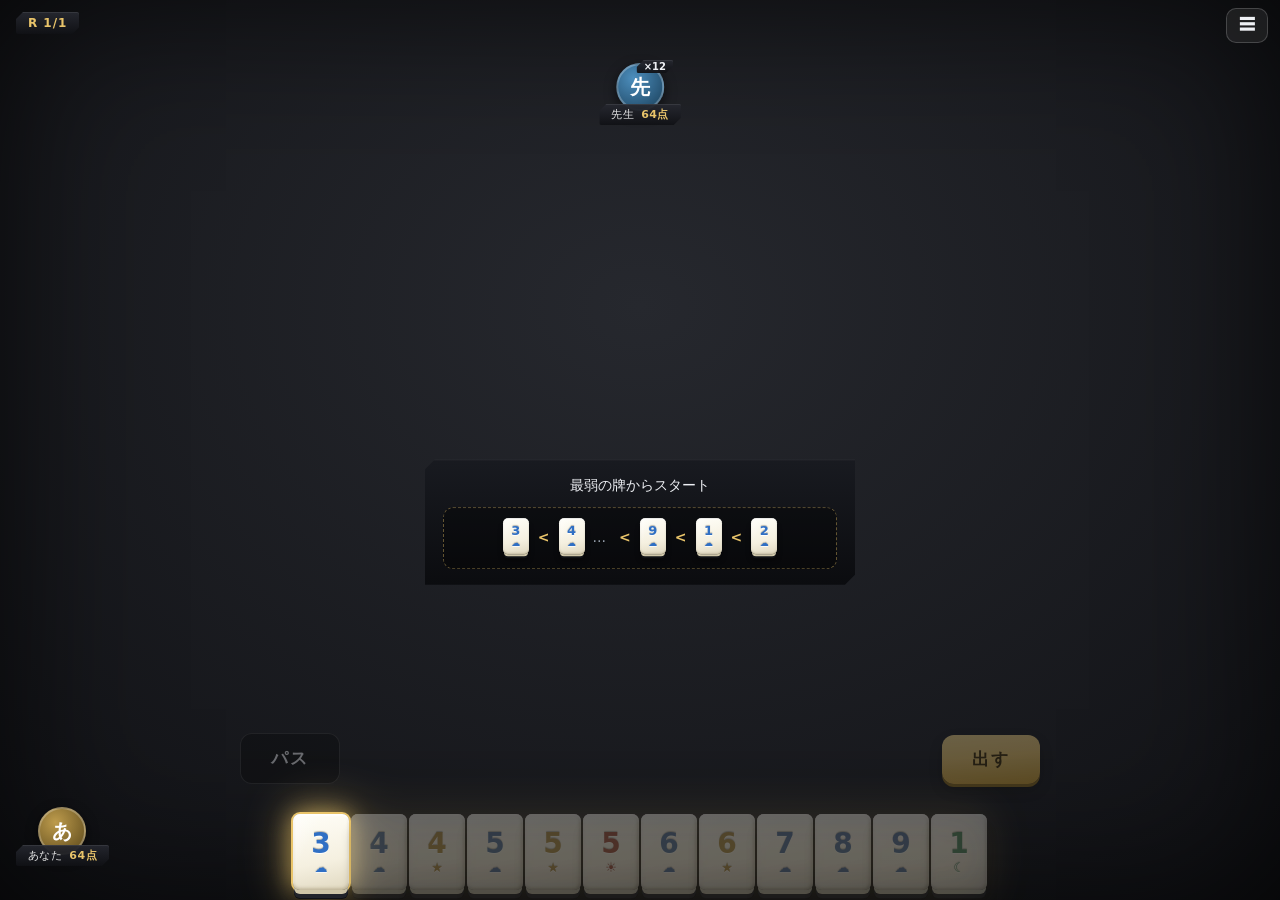
==== commit 16d1d2d7: "UI統一 — 枠削除・タイトル/ロビーを対戦設定と同スタイルに・PWA全画面対応・縦画面の隙間詰め Co-Authored-By: Claude Fable 5 <noreply@anthropic." ====
--- a/index.html
+++ b/index.html
@@ -3,7 +3,14 @@
 <head>
 <meta charset="UTF-8">
 <meta name="viewport" content="width=device-width, initial-scale=1.0, maximum-scale=1.0, user-scalable=no, viewport-fit=cover">
+<meta name="apple-mobile-web-app-capable" content="yes">
+<meta name="mobile-web-app-capable" content="yes">
+<meta name="apple-mobile-web-app-status-bar-style" content="black-translucent">
+<meta name="apple-mobile-web-app-title" content="Lexio">
+<meta name="theme-color" content="#0c0d10">
 <title>レキシオ — オンライン対戦</title>
+<link rel="manifest" href="manifest.webmanifest">
+<link rel="apple-touch-icon" href="icon-180.png">
 <link rel="stylesheet" href="style.css">
 </head>
 <body>
@@ -93,10 +100,11 @@
   <!-- ロビー -->
   <section id="screen-lobby" class="hidden">
     <div id="lobby-stage">
-      <div class="lobby-code-badge">部屋コード <b id="room-code">-----</b>
-        <button id="copy-code-btn" class="ghost small">コピー</button></div>
+      <h1 class="stage-title">対戦ロビー</h1>
       <div id="lobby-seats" class="table3d"></div>
       <div class="lobby-center">
+        <div class="lobby-code-badge">部屋コード <b id="room-code">-----</b>
+          <button id="copy-code-btn" class="ghost small">コピー</button></div>
         <div class="lobby-invite">
           <input id="invite-link" type="text" readonly>
           <button id="copy-link-btn" class="ghost small">リンクをコピー</button>
@@ -132,6 +140,7 @@
             <option value="650">通常</option>
           </select>
           <label class="toggle"><input id="history-toggle" type="checkbox" checked>履歴</label>
+          <button id="fullscreen-btn" class="ghost small">⛶ 全画面</button>
           <button id="rules-btn-game" class="ghost small">ルール</button>
           <button id="prev-btn" class="ghost small">前局の結果</button>
           <button id="leave-btn" class="ghost small">タイトルへ</button>
@@ -162,10 +171,6 @@
         </div>
       </aside>
       <button id="result-chip" class="result-chip hidden">結果を表示</button>
-
-      <div id="orientation-hint" class="orientation-hint">
-        <div class="oh-box">📱↻<br>横画面にしてください</div>
-      </div>
     </div>
   </section>
 
--- a/style.css
+++ b/style.css
@@ -15,7 +15,7 @@
   --base1:#3a3d45; --base2:#22242a; --base3:#101216;  /* 牌の土台（黒） */
 }
 *{box-sizing:border-box}
-html,body{height:100%}
+html,body{height:100%;touch-action:manipulation}   /* ダブルタップ拡大を無効化 */
 body{
   margin:0;color:var(--text);
   font-family:"Hiragino Kaku Gothic ProN","Yu Gothic","Segoe UI",system-ui,sans-serif;
@@ -69,10 +69,50 @@
 .hint{color:var(--muted);font-size:12px;margin-top:10px;min-height:16px}
 
 /* ============ タイトル / 対戦設定 ============ */
+/* タイトルも対戦設定と同じフルスクリーンステージ（フェルト背景）で統一 */
 .title-screen{
-  max-width:520px;margin:10vh auto 0;text-align:center;
-  display:flex;flex-direction:column;align-items:center;gap:8px;
-}
+  position:fixed;inset:0;z-index:5;overflow-y:auto;
+  display:flex;flex-direction:column;align-items:center;justify-content:center;
+  gap:8px;text-align:center;padding:26px 20px;
+  background:
+    radial-gradient(120% 130% at 50% 34%, var(--felt1) 0%, var(--felt2) 55%, var(--felt3) 100%);
+  box-shadow:inset 0 0 160px rgba(0,0,0,.75);
+}
+/* 主ボタンは対戦設定の「▶」ボタンと同じ斜体スタイル */
+.title-actions button.big{
+  border:none;border-radius:0;transform:skewX(-8deg);
+  clip-path:polygon(12px 0,100% 0,calc(100% - 12px) 100%,0 100%);
+  font-size:19px;font-weight:800;letter-spacing:.14em;padding:16px 44px;
+  white-space:nowrap;max-width:92vw;overflow:hidden;text-overflow:ellipsis;
+  transition:transform .12s, filter .12s;
+}
+.title-actions .primary.big{
+  background:linear-gradient(180deg,var(--gold),#c99a3e);color:#2a1e06;
+  box-shadow:0 6px 20px rgba(233,196,106,.35);
+}
+.title-actions .primary.alt.big{
+  background:linear-gradient(180deg,#8fd8b8,#3fae7e 45%,#2b7d59);color:#03261a;
+  box-shadow:0 6px 20px rgba(63,174,126,.35);
+}
+.title-actions button.big:hover:not(:disabled){
+  transform:skewX(-8deg) scale(1.06);filter:brightness(1.1);
+}
+#tutorial-btn{
+  border:none;border-radius:0;transform:skewX(-8deg);
+  clip-path:polygon(10px 0,100% 0,calc(100% - 10px) 100%,0 100%);
+  background:rgba(0,0,0,.55);color:rgba(255,255,255,.85);
+  box-shadow:inset 0 0 0 1px rgba(255,255,255,.2);
+  font-weight:800;letter-spacing:.1em;padding:12px 26px;font-size:15px;
+}
+#tutorial-btn:hover{transform:skewX(-8deg) scale(1.06);filter:brightness(1.1);
+  background:rgba(0,0,0,.55)}
+/* 部屋コード入力は対戦設定の値プレートと同じ象牙スタイル */
+#join-code{
+  background:linear-gradient(180deg,#faf8f0,#e9e4d4);color:#26221a;
+  font-weight:800;text-align:center;border:none;border-radius:0;
+  clip-path:polygon(9px 0,100% 0,100% calc(100% - 9px),calc(100% - 9px) 100%,0 100%,0 9px);
+}
+#join-code::placeholder{color:#8a8270;font-weight:600}
 .logo{font-size:64px;font-weight:900;letter-spacing:.02em;margin:0 0 18px;
   display:flex;align-items:baseline;justify-content:center;gap:2px}
 .logo .lx{color:#fff}
@@ -127,10 +167,6 @@
     radial-gradient(120% 130% at 50% 34%, var(--felt1) 0%, var(--felt2) 55%, var(--felt3) 100%);
   box-shadow:inset 0 0 160px rgba(0,0,0,.75);
 }
-#setup-stage::before{
-  content:"";position:absolute;inset:10px;border-radius:22px;
-  border:1px solid rgba(255,255,255,.07);pointer-events:none;
-}
 .stage-title{
   font-size:26px;font-weight:800;color:var(--gold);letter-spacing:.35em;
   margin:4px 0 22px;text-shadow:0 0 24px rgba(233,196,106,.35);
@@ -164,6 +200,7 @@
 .stage-back,.stage-ok{
   position:absolute;bottom:26px;border:none;
   font-size:19px;font-weight:800;letter-spacing:.14em;
+  min-width:210px;text-align:center;   /* 文字数によらず左右で同じ大きさに */
   padding:15px 40px;transform:skewX(-8deg);
   clip-path:polygon(12px 0,100% 0,calc(100% - 12px) 100%,0 100%);
   transition:transform .12s, filter .12s;
@@ -209,19 +246,21 @@
     radial-gradient(120% 130% at 50% 34%, var(--felt1) 0%, var(--felt2) 55%, var(--felt3) 100%);
   box-shadow:inset 0 0 160px rgba(0,0,0,.75);
 }
-#lobby-stage::before{
-  content:"";position:absolute;inset:10px;border-radius:22px;
-  border:1px solid rgba(255,255,255,.07);pointer-events:none;
-}
 #lobby-stage .table3d{bottom:76px}
+#lobby-stage .stage-title{
+  position:absolute;top:16px;left:50%;transform:translateX(-50%);margin:0;z-index:20;
+}
+#lobby-stage .pos-t{top:12%}
+/* 部屋コードは招待リンクの直上・対戦設定の値プレートと同じ象牙スタイル */
 .lobby-code-badge{
-  position:absolute;top:12px;left:50%;transform:translateX(-50%);z-index:20;
-  display:flex;align-items:center;gap:10px;font-size:12px;color:var(--muted);
-  background:linear-gradient(180deg,rgba(38,40,48,.95),rgba(16,17,21,.95));
-  clip-path:polygon(7px 0,100% 0,100% calc(100% - 7px),calc(100% - 7px) 100%,0 100%,0 7px);
-  padding:6px 14px;white-space:nowrap;
-}
-.lobby-code-badge b{font-size:22px;font-weight:800;letter-spacing:.25em;color:var(--gold)}
+  display:flex;align-items:center;gap:10px;font-size:13px;color:#6b6353;
+  background:linear-gradient(180deg,#faf8f0,#e9e4d4);
+  clip-path:polygon(9px 0,100% 0,100% calc(100% - 9px),calc(100% - 9px) 100%,0 100%,0 9px);
+  padding:9px 18px;white-space:nowrap;box-shadow:0 4px 14px rgba(0,0,0,.45);
+}
+.lobby-code-badge b{font-size:22px;font-weight:800;letter-spacing:.25em;color:#26221a}
+.lobby-code-badge .ghost{color:#26221a;border-color:rgba(0,0,0,.25);background:rgba(0,0,0,.06)}
+.lobby-code-badge .ghost:hover:not(:disabled){background:rgba(0,0,0,.12)}
 .lobby-center{
   position:absolute;left:50%;top:42%;transform:translate(-50%,-50%);z-index:15;
   display:flex;flex-direction:column;align-items:center;gap:8px;width:min(480px,86%);
@@ -251,10 +290,6 @@
   background:
     radial-gradient(120% 130% at 50% 34%, var(--felt1) 0%, var(--felt2) 55%, var(--felt3) 100%);
   box-shadow:inset 0 0 160px rgba(0,0,0,.75);
-}
-#game-stage::before{ /* 卓の縁 */
-  content:"";position:absolute;inset:10px;border-radius:22px;
-  border:1px solid rgba(255,255,255,.07);pointer-events:none;
 }
 
 /* 卓（席が置かれる領域: 手牌の上まで） */
@@ -285,7 +320,7 @@
 .count-badge{
   position:absolute;right:-11px;top:-5px;
   font-size:10px;font-weight:800;color:var(--text);
-  padding:1px 7px;
+  padding:1px 7px;white-space:nowrap;
 }
 /* 鋭角バッジ（ピル型を廃止した共通スタイル） */
 .id-badge,.round-indicator,.pass-chip,.count-badge{
@@ -315,7 +350,7 @@
 
 .seat-zone{display:flex;flex-direction:column;align-items:center;gap:6px}
 .pos-b .seat-zone{flex-direction:column-reverse}
-.seat-meld{display:flex;gap:6px;min-height:56px;align-items:center;justify-content:center}
+.seat-meld{display:flex;gap:2px;min-height:26px;align-items:center;justify-content:center}
 .seat-hand{display:flex;gap:1px;flex-wrap:wrap;justify-content:center;max-width:300px;
   padding:2px 4px;background:rgba(0,0,0,.35);border-radius:6px}
 .top-menu select{padding:4px 8px;font-size:12px;min-width:0;border-radius:8px}
@@ -552,6 +587,9 @@
   transform-origin:50% 130%;
   transition:transform .22s cubic-bezier(.2,.8,.3,1), box-shadow .22s;
 }
+.my-cards.stack{right:10px;bottom:4px}
+.my-cards.stack .ncard{margin-left:-52px}
+.my-cards.stack .ncard:hover{margin-left:-52px}
 .ncard:nth-child(1){transform:rotate(-9deg)}
 .ncard:nth-child(2){transform:rotate(0deg) translateY(-4px)}
 .ncard:nth-child(3){transform:rotate(9deg)}
@@ -623,6 +661,9 @@
 .tut-hint.show{opacity:1;pointer-events:auto}
 .tut-hint b{color:var(--gold)}
 .tut-hint .tut-snippet{margin-top:10px}
+/* チュートリアル内のルール例は中央寄せ */
+.tut-hint .rule-row,.tut-snippet .rule-row{justify-content:center}
+.tut-hint .rule-label,.tut-snippet .rule-label{min-width:0}
 
 /* ルールの ✓✗ マーク */
 .mark-ok{color:#5cd08a;font-weight:800;font-size:18px;margin-right:6px}
@@ -672,16 +713,6 @@
   background:rgba(8,9,11,.9);border:1px solid var(--gold2);color:var(--gold);
   border-radius:20px;padding:8px 16px;font-size:13px;
   box-shadow:0 6px 18px rgba(0,0,0,.5);
-}
-
-/* ---- 縦持ち案内（モバイル） ---- */
-.orientation-hint{display:none}
-@media (orientation:portrait) and (max-width:600px){
-  .orientation-hint{
-    display:flex;position:absolute;inset:0;z-index:60;
-    background:rgba(4,5,7,.94);align-items:center;justify-content:center;
-  }
-  .oh-box{font-size:20px;font-weight:700;text-align:center;line-height:2;color:var(--gold)}
 }
 
 /* ============ オーバーレイ（ルール） ============ */
@@ -737,6 +768,7 @@
   .action-msg{bottom:94px}
   .my-info{bottom:26px;left:8px}
   .my-cards{bottom:4px;right:64px}
+  .my-cards.stack .ncard{margin-left:-46px}
   .tut-hint{width:min(340px,84%);font-size:11px;padding:10px 12px;max-height:46%}
   .stepper-list{gap:8px}
   .step-value{min-width:140px;padding:8px 0;font-size:15px}
@@ -748,7 +780,7 @@
   .ci-meld .tile.flat .num{font-size:17px}
   .center-info{padding:10px 12px}
   .my-hand{padding:8px 6px 6px}
-  .seat-meld{min-height:40px}
+  .seat-meld{min-height:20px}
   .pos-t{top:34px}
   .pos-tl{top:40px}.pos-tr{top:40px}
   .center-info{padding:6px 12px;top:42%}
@@ -773,3 +805,82 @@
   .seat-hist{max-width:150px}
   .pos-l .seat-hist,.pos-r .seat-hist{max-width:90px}
 }
+
+/* ============ スマホ縦画面: 相手席を上列に再配置 ============ */
+@media (orientation:portrait) and (max-width:600px){
+  #game-stage{--hand-area:150px}
+  .tile{--w:40px;--h:56px}
+  .tile .num{font-size:18px}
+  .tile .gly{font-size:10px}
+  .tile.flat{--w:30px;--h:42px}
+  .tile.flat .num{font-size:14px}
+  .tile.mini{--w:18px;--h:26px}
+  .tile.mini .num{font-size:9px !important}
+  .ci-meld{gap:4px}
+  .ci-meld .tile.flat{--w:40px;--h:54px}
+  .ci-meld .tile.flat .num{font-size:17px}
+
+  .table3d{bottom:var(--hand-area,150px)}
+  /* 相手席は上端の一列（round表示/☰の下の帯） */
+  .seat,.pos-l,.pos-r,.pos-tl,.pos-tr{max-width:24%}
+  .pos-t {top:40px;left:50%;right:auto;bottom:auto;transform:translateX(-50%);flex-direction:column;gap:3px}
+  .pos-l {top:40px;left:2%;right:auto;bottom:auto;transform:none;flex-direction:column;gap:3px}
+  .pos-r {top:40px;right:2%;left:auto;bottom:auto;transform:none;flex-direction:column;gap:3px}
+  .pos-tl{top:40px;left:26%;right:auto;bottom:auto;transform:none;flex-direction:column;gap:3px}
+  .pos-tr{top:40px;right:26%;left:auto;bottom:auto;transform:none;flex-direction:column;gap:3px}
+  .pos-b{max-width:96%;bottom:2px}
+  .avatar{width:36px;height:36px;font-size:15px}
+  .id-badge{font-size:10px;padding:2px 8px;margin-top:-8px;max-width:86px}
+  .pass-chip{font-size:10px;padding:3px 9px}
+  .seat-hist{display:none}
+  .seat-hand{max-width:110px}
+  .seat-meld{min-height:18px}
+
+  .center-info{top:38%}
+  .net-banner{top:96px;white-space:normal;max-width:94%;font-size:11px;padding:6px 12px}
+
+  /* 操作: 手牌の直上に左右分置（隙間は最小限） */
+  .side-btn{bottom:calc(var(--hand-area,150px) + 2px)}
+  .side-left{left:8px}
+  .side-right{right:8px}
+  .side-btn .primary,button.side-btn.ghost,.side-btn .ghost{
+    padding:11px 20px;font-size:15px;border-radius:10px}
+  .turn-timer{font-size:22px;min-width:28px}
+  .action-msg{bottom:calc(var(--hand-area,150px) + 52px);max-width:92%}
+  .my-info{left:8px;bottom:calc(var(--hand-area,150px) + 54px)}
+  /* 手牌は常に1行: 枚数に応じてJSが --hand-w を設定（最大40px） */
+  .my-hand{padding:10px 4px calc(6px + env(safe-area-inset-bottom));gap:2px;flex-wrap:nowrap}
+  .my-hand .tile{--w:var(--hand-w,min(40px,7vw));--h:calc(var(--w)*1.4)}
+  .my-hand .tile .num{font-size:calc(var(--w)*.45)}
+  .my-hand .tile .gly{font-size:calc(var(--w)*.25)}
+
+  /* Neoカード: 常に右下スタック（JSが.stackを強制） */
+  .my-cards,.my-cards.stack{right:8px;bottom:calc(var(--hand-area,150px) + 60px);padding-left:0}
+  .ncard{width:58px;height:84px;margin-left:-30px}
+  .my-cards.stack .ncard{margin-left:-44px}
+  .ncard:hover{transform:rotate(0deg) translateY(-30px) scale(1.4)}
+  .card-ctx{left:50%;right:auto;transform:translateX(-50%);justify-content:center;
+    bottom:calc(var(--hand-area,150px) + 150px);max-width:94%}
+
+  /* 結果は中央モーダル、チップは下中央 */
+  .result-panel{top:50%;left:50%;right:auto;transform:translate(-50%,-50%);
+    width:min(92vw,360px);max-height:78vh;padding:14px 16px}
+  .result-chip{top:auto;right:auto;left:50%;transform:translateX(-50%);
+    bottom:calc(var(--hand-area,150px) + 4px)}
+
+  .tut-hint{top:56%;width:min(360px,92%);font-size:12px;padding:12px 14px}
+
+  /* ロビー / 設定 */
+  #lobby-stage .table3d{bottom:150px}   /* 自席を名前入力より上へ */
+  #lobby-stage .stage-title{font-size:18px;top:12px}
+  #lobby-stage .pos-t,#lobby-stage .pos-l,#lobby-stage .pos-r,
+  #lobby-stage .pos-tl,#lobby-stage .pos-tr{top:52px}   /* タイトルの下から */
+  .lobby-center{top:44%;width:min(480px,92%)}
+  .lobby-code-badge b{font-size:18px}
+  .lobby-bottom{bottom:70px}
+  .stage-back,.stage-ok{bottom:12px;padding:12px 24px;font-size:15px;min-width:160px}
+  .stage-back{left:8px}
+  .stage-ok{right:8px}
+  .stepper-label{width:96px;font-size:13px}
+  .step-value{min-width:130px;font-size:15px;padding:9px 0}
+}
